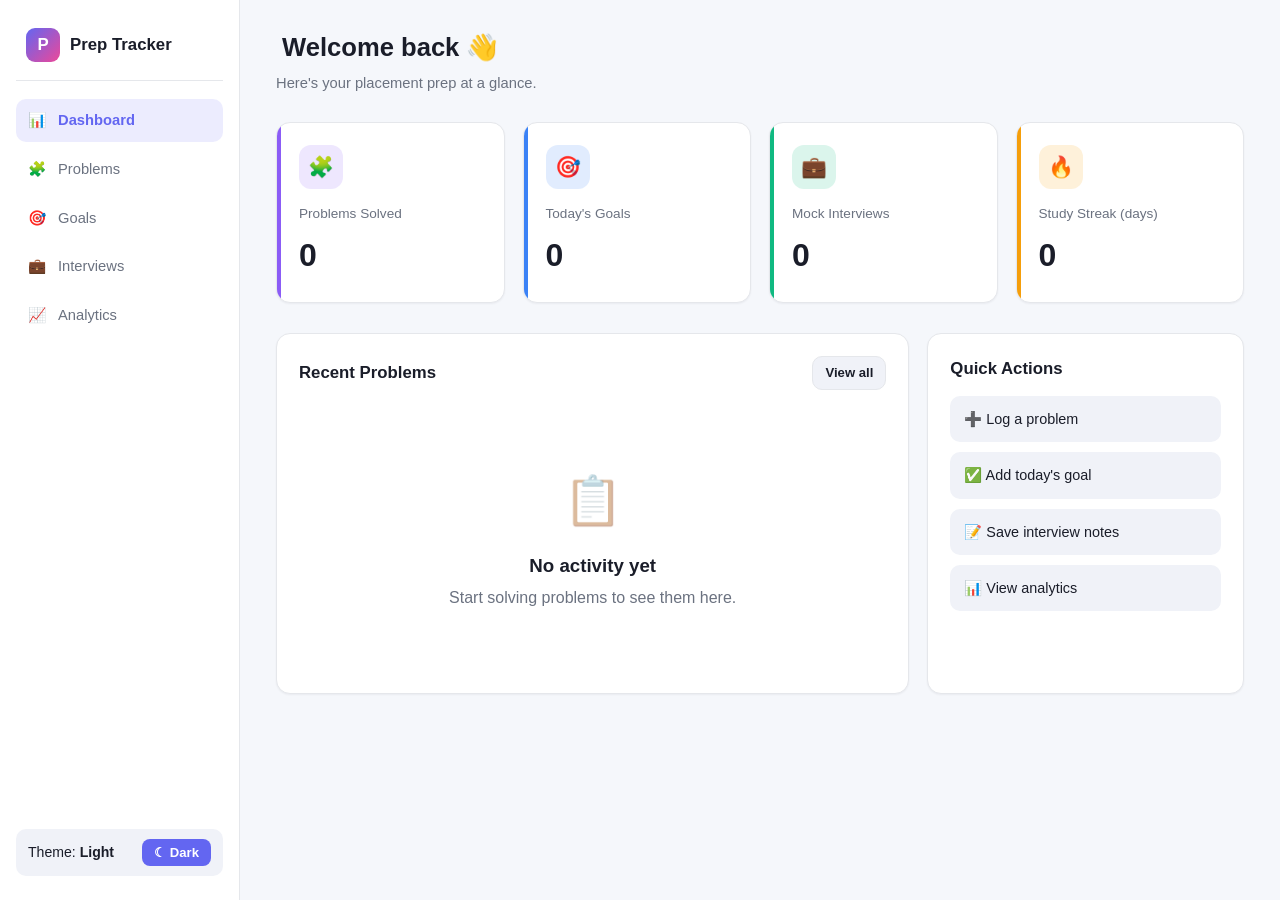
==== index.html @ b7e3c368 "Add files via upload" ====
<!DOCTYPE html>
<html lang="en">
<head>
  <meta charset="UTF-8" />
  <meta name="viewport" content="width=device-width, initial-scale=1.0" />
  <title>Dashboard | Placement Preparation Tracker</title>
  <link rel="stylesheet" href="css/style.css" />
  <link rel="stylesheet" href="css/dashboard.css" />
</head>
<body>
  <div class="app">
    <aside class="sidebar">
      <div class="brand"><div class="logo">P</div><div>Prep Tracker</div></div>
      <a class="nav-link" data-page="dashboard" href="index.html"><span class="ico">📊</span> Dashboard</a>
      <a class="nav-link" data-page="problems" href="pages/problems.html"><span class="ico">🧩</span> Problems</a>
      <a class="nav-link" data-page="goals" href="pages/goals.html"><span class="ico">🎯</span> Goals</a>
      <a class="nav-link" data-page="interviews" href="pages/interviews.html"><span class="ico">💼</span> Interviews</a>
      <a class="nav-link" data-page="analytics" href="pages/analytics.html"><span class="ico">📈</span> Analytics</a>
      <div class="theme-toggle">
        <span>Theme: <strong id="themeLabel">Light</strong></span>
        <button id="themeToggle">☾ Dark</button>
      </div>
    </aside>

    <main class="main">
      <div class="topbar">
        <div>
          <button class="menu-btn" aria-label="menu">☰</button>
          <h1 style="display:inline-block;margin-left:6px">Welcome back 👋</h1>
          <div class="subtitle">Here's your placement prep at a glance.</div>
        </div>
      </div>

      <section class="stats-grid">
        <div class="card stat-card purple">
          <div class="icon">🧩</div>
          <div class="label">Problems Solved</div>
          <div class="value" id="stat-solved">0</div>
        </div>
        <div class="card stat-card blue">
          <div class="icon">🎯</div>
          <div class="label">Today's Goals</div>
          <div class="value" id="stat-goals">0</div>
        </div>
        <div class="card stat-card green">
          <div class="icon">💼</div>
          <div class="label">Mock Interviews</div>
          <div class="value" id="stat-interviews">0</div>
        </div>
        <div class="card stat-card orange">
          <div class="icon">🔥</div>
          <div class="label">Study Streak (days)</div>
          <div class="value" id="stat-streak">0</div>
        </div>
      </section>

      <section class="dash-grid">
        <div class="card">
          <div class="section-title">Recent Problems
            <a class="btn btn-secondary btn-sm" href="pages/problems.html">View all</a>
          </div>
          <div id="recent-list" class="recent-list"></div>
        </div>
        <div class="card">
          <div class="section-title">Quick Actions</div>
          <div class="quick-actions">
            <a href="pages/problems.html">➕ Log a problem</a>
            <a href="pages/goals.html">✅ Add today's goal</a>
            <a href="pages/interviews.html">📝 Save interview notes</a>
            <a href="pages/analytics.html">📊 View analytics</a>
          </div>
        </div>
      </section>
    </main>
  </div>

  <script src="js/theme.js"></script>
  <script src="js/dashboard.js"></script>
</body>
</html>
---- css/style.css ----
/* ===== Placement Prep Tracker — Global Styles ===== */
:root {
  --bg: #f5f7fb;
  --surface: #ffffff;
  --surface-2: #f0f2f8;
  --text: #1a1d29;
  --text-muted: #6b7280;
  --border: #e5e7eb;
  --primary: #6366f1;
  --primary-hover: #4f46e5;
  --primary-soft: rgba(99, 102, 241, 0.12);
  --success: #10b981;
  --warning: #f59e0b;
  --danger: #ef4444;
  --info: #3b82f6;
  --shadow-sm: 0 1px 2px rgba(15, 23, 42, 0.05);
  --shadow: 0 4px 12px rgba(15, 23, 42, 0.08);
  --shadow-lg: 0 12px 32px rgba(15, 23, 42, 0.12);
  --radius: 14px;
  --radius-sm: 10px;
  --sidebar-w: 240px;
  --transition: 0.25s ease;
}

[data-theme="dark"] {
  --bg: #0f1115;
  --surface: #181b23;
  --surface-2: #20242e;
  --text: #e6e9f0;
  --text-muted: #9aa3b2;
  --border: #2a2f3a;
  --primary: #818cf8;
  --primary-hover: #a5b4fc;
  --primary-soft: rgba(129, 140, 248, 0.18);
  --shadow-sm: 0 1px 2px rgba(0, 0, 0, 0.3);
  --shadow: 0 4px 14px rgba(0, 0, 0, 0.4);
  --shadow-lg: 0 12px 32px rgba(0, 0, 0, 0.55);
}

* { box-sizing: border-box; margin: 0; padding: 0; }

html, body { height: 100%; }

body {
  font-family: 'Inter', -apple-system, BlinkMacSystemFont, 'Segoe UI', Roboto, sans-serif;
  background: var(--bg);
  color: var(--text);
  line-height: 1.55;
  -webkit-font-smoothing: antialiased;
  transition: background var(--transition), color var(--transition);
}

a { color: inherit; text-decoration: none; }
button { font-family: inherit; cursor: pointer; border: none; background: none; color: inherit; }
input, select, textarea {
  font-family: inherit;
  font-size: 0.95rem;
  padding: 10px 14px;
  border: 1px solid var(--border);
  background: var(--surface);
  color: var(--text);
  border-radius: var(--radius-sm);
  outline: none;
  width: 100%;
  transition: border-color var(--transition), box-shadow var(--transition);
}
input:focus, select:focus, textarea:focus {
  border-color: var(--primary);
  box-shadow: 0 0 0 3px var(--primary-soft);
}
textarea { resize: vertical; min-height: 90px; }

/* ===== Layout ===== */
.app {
  display: grid;
  grid-template-columns: var(--sidebar-w) 1fr;
  min-height: 100vh;
}

/* ===== Sidebar ===== */
.sidebar {
  background: var(--surface);
  border-right: 1px solid var(--border);
  padding: 24px 16px;
  position: sticky;
  top: 0;
  height: 100vh;
  display: flex;
  flex-direction: column;
  gap: 6px;
  transition: transform var(--transition);
}
.sidebar .brand {
  display: flex;
  align-items: center;
  gap: 10px;
  font-weight: 700;
  font-size: 1.05rem;
  padding: 4px 10px 18px;
  border-bottom: 1px solid var(--border);
  margin-bottom: 12px;
}
.sidebar .brand .logo {
  width: 34px; height: 34px;
  background: linear-gradient(135deg, var(--primary), #ec4899);
  border-radius: 9px;
  display: grid; place-items: center;
  color: white; font-weight: 800;
}
.nav-link {
  display: flex; align-items: center; gap: 12px;
  padding: 10px 12px;
  border-radius: var(--radius-sm);
  color: var(--text-muted);
  font-weight: 500;
  font-size: 0.92rem;
  transition: background var(--transition), color var(--transition);
}
.nav-link:hover { background: var(--surface-2); color: var(--text); }
.nav-link.active { background: var(--primary-soft); color: var(--primary); font-weight: 600; }
.nav-link .ico { width: 18px; text-align: center; }

.theme-toggle {
  margin-top: auto;
  padding: 10px 12px;
  border-radius: var(--radius-sm);
  background: var(--surface-2);
  display: flex; align-items: center; justify-content: space-between;
  font-size: 0.88rem;
  font-weight: 500;
}
.theme-toggle button {
  background: var(--primary);
  color: white;
  padding: 6px 12px;
  border-radius: 8px;
  font-weight: 600;
  font-size: 0.82rem;
}

/* ===== Main ===== */
.main { padding: 28px 36px 60px; min-width: 0; }
.topbar {
  display: flex; justify-content: space-between; align-items: center;
  margin-bottom: 28px; gap: 16px; flex-wrap: wrap;
}
.topbar h1 { font-size: 1.6rem; font-weight: 700; }
.topbar .subtitle { color: var(--text-muted); font-size: 0.92rem; margin-top: 4px; }
.menu-btn {
  display: none;
  width: 40px; height: 40px;
  background: var(--surface); border: 1px solid var(--border);
  border-radius: 10px;
}

/* ===== Buttons ===== */
.btn {
  display: inline-flex; align-items: center; gap: 8px;
  padding: 10px 18px;
  background: var(--primary); color: white;
  border-radius: var(--radius-sm);
  font-weight: 600; font-size: 0.9rem;
  transition: background var(--transition), transform var(--transition);
}
.btn:hover { background: var(--primary-hover); transform: translateY(-1px); }
.btn-secondary {
  background: var(--surface-2); color: var(--text);
  border: 1px solid var(--border);
}
.btn-secondary:hover { background: var(--border); }
.btn-danger { background: var(--danger); }
.btn-danger:hover { background: #dc2626; }
.btn-sm { padding: 6px 12px; font-size: 0.82rem; }

/* ===== Cards ===== */
.card {
  background: var(--surface);
  border: 1px solid var(--border);
  border-radius: var(--radius);
  padding: 22px;
  box-shadow: var(--shadow-sm);
  transition: transform var(--transition), box-shadow var(--transition);
}
.card:hover { box-shadow: var(--shadow); }

/* ===== Toolbar (filters) ===== */
.toolbar {
  display: flex; gap: 12px; flex-wrap: wrap;
  margin-bottom: 20px; align-items: center;
}
.toolbar input, .toolbar select { width: auto; min-width: 160px; }
.toolbar .grow { flex: 1; min-width: 200px; }

/* ===== Table-style list ===== */
.list { display: flex; flex-direction: column; gap: 10px; }
.row {
  background: var(--surface);
  border: 1px solid var(--border);
  border-radius: var(--radius-sm);
  padding: 14px 16px;
  display: grid;
  gap: 12px;
  align-items: center;
  transition: border-color var(--transition);
}
.row:hover { border-color: var(--primary); }
.row .actions { display: flex; gap: 6px; justify-content: flex-end; }
.tag {
  display: inline-block;
  padding: 3px 10px;
  border-radius: 999px;
  font-size: 0.75rem;
  font-weight: 600;
}
.tag-easy { background: rgba(16,185,129,0.15); color: var(--success); }
.tag-medium { background: rgba(245,158,11,0.18); color: var(--warning); }
.tag-hard { background: rgba(239,68,68,0.15); color: var(--danger); }
.tag-solved { background: rgba(16,185,129,0.15); color: var(--success); }
.tag-attempted { background: rgba(59,130,246,0.15); color: var(--info); }
.tag-pending { background: rgba(107,114,128,0.18); color: var(--text-muted); }
.tag-high { background: rgba(239,68,68,0.15); color: var(--danger); }
.tag-mid { background: rgba(245,158,11,0.18); color: var(--warning); }
.tag-low { background: rgba(59,130,246,0.15); color: var(--info); }

/* ===== Modal ===== */
.modal-backdrop {
  position: fixed; inset: 0;
  background: rgba(0,0,0,0.5);
  display: none; align-items: center; justify-content: center;
  z-index: 100;
  padding: 20px;
  animation: fadeIn 0.2s ease;
}
.modal-backdrop.show { display: flex; }
.modal {
  background: var(--surface);
  border-radius: var(--radius);
  padding: 24px;
  width: 100%; max-width: 520px;
  max-height: 90vh; overflow-y: auto;
  box-shadow: var(--shadow-lg);
  animation: slideUp 0.25s ease;
}
.modal h2 { margin-bottom: 16px; font-size: 1.2rem; }
.form-grid { display: grid; gap: 12px; }
.form-grid label { font-size: 0.82rem; font-weight: 600; color: var(--text-muted); margin-bottom: 4px; display: block; }
.form-actions { display: flex; gap: 10px; justify-content: flex-end; margin-top: 8px; }
.error { color: var(--danger); font-size: 0.82rem; min-height: 1em; }

/* ===== Empty state ===== */
.empty {
  text-align: center; padding: 60px 20px;
  color: var(--text-muted);
}
.empty .icon {
  font-size: 3rem; margin-bottom: 12px; opacity: 0.5;
}
.empty h3 { color: var(--text); margin-bottom: 6px; }

/* ===== Toast ===== */
.toast-container {
  position: fixed; bottom: 24px; right: 24px;
  display: flex; flex-direction: column; gap: 10px;
  z-index: 200;
}
.toast {
  background: var(--surface);
  border: 1px solid var(--border);
  border-left: 4px solid var(--primary);
  padding: 12px 16px;
  border-radius: var(--radius-sm);
  box-shadow: var(--shadow-lg);
  font-size: 0.9rem;
  min-width: 240px;
  animation: slideInRight 0.3s ease;
}
.toast.success { border-left-color: var(--success); }
.toast.error { border-left-color: var(--danger); }
.toast.warning { border-left-color: var(--warning); }

/* ===== Animations ===== */
@keyframes fadeIn { from { opacity: 0; } to { opacity: 1; } }
@keyframes slideUp { from { transform: translateY(20px); opacity: 0; } to { transform: translateY(0); opacity: 1; } }
@keyframes slideInRight { from { transform: translateX(100%); opacity: 0; } to { transform: translateX(0); opacity: 1; } }

/* ===== Responsive ===== */
@media (max-width: 900px) {
  .app { grid-template-columns: 1fr; }
  .sidebar {
    position: fixed; left: 0; top: 0; z-index: 50;
    width: 260px; transform: translateX(-100%);
    box-shadow: var(--shadow-lg);
  }
  .sidebar.open { transform: translateX(0); }
  .menu-btn { display: grid; place-items: center; cursor: pointer; }
  .main { padding: 20px 18px 60px; }
  .topbar h1 { font-size: 1.3rem; }
}
---- css/dashboard.css ----
/* Dashboard-specific styles */
.stats-grid {
  display: grid;
  grid-template-columns: repeat(auto-fit, minmax(220px, 1fr));
  gap: 18px;
  margin-bottom: 30px;
}
.stat-card {
  position: relative;
  overflow: hidden;
  padding: 22px;
}
.stat-card::before {
  content: ''; position: absolute; top: 0; left: 0;
  width: 4px; height: 100%; background: var(--accent, var(--primary));
}
.stat-card .icon {
  width: 44px; height: 44px;
  border-radius: 12px;
  background: var(--accent-soft, var(--primary-soft));
  color: var(--accent, var(--primary));
  display: grid; place-items: center;
  font-size: 1.3rem;
  margin-bottom: 14px;
}
.stat-card .label {
  color: var(--text-muted);
  font-size: 0.85rem;
  font-weight: 500;
  margin-bottom: 6px;
}
.stat-card .value {
  font-size: 2rem;
  font-weight: 700;
  letter-spacing: -0.02em;
}
.stat-card .trend {
  margin-top: 8px;
  font-size: 0.8rem;
  color: var(--success);
  font-weight: 500;
}
.stat-card.purple { --accent: #8b5cf6; --accent-soft: rgba(139,92,246,0.15); }
.stat-card.blue   { --accent: #3b82f6; --accent-soft: rgba(59,130,246,0.15); }
.stat-card.green  { --accent: #10b981; --accent-soft: rgba(16,185,129,0.15); }
.stat-card.orange { --accent: #f59e0b; --accent-soft: rgba(245,158,11,0.15); }

.dash-grid {
  display: grid;
  grid-template-columns: 2fr 1fr;
  gap: 18px;
}
@media (max-width: 1000px) {
  .dash-grid { grid-template-columns: 1fr; }
}
.section-title {
  font-size: 1.05rem; font-weight: 600;
  margin-bottom: 14px;
  display: flex; justify-content: space-between; align-items: center;
}
.recent-list { display: flex; flex-direction: column; gap: 10px; }
.recent-item {
  display: flex; justify-content: space-between; align-items: center;
  padding: 12px 14px;
  background: var(--surface-2);
  border-radius: var(--radius-sm);
  font-size: 0.9rem;
}
.recent-item .meta { color: var(--text-muted); font-size: 0.8rem; }

.quick-actions { display: grid; gap: 10px; }
.quick-actions a {
  padding: 12px 14px;
  background: var(--surface-2);
  border-radius: var(--radius-sm);
  font-weight: 500; font-size: 0.9rem;
  display: flex; align-items: center; gap: 10px;
  transition: background var(--transition), transform var(--transition);
}
.quick-actions a:hover { background: var(--primary-soft); color: var(--primary); transform: translateX(4px); }
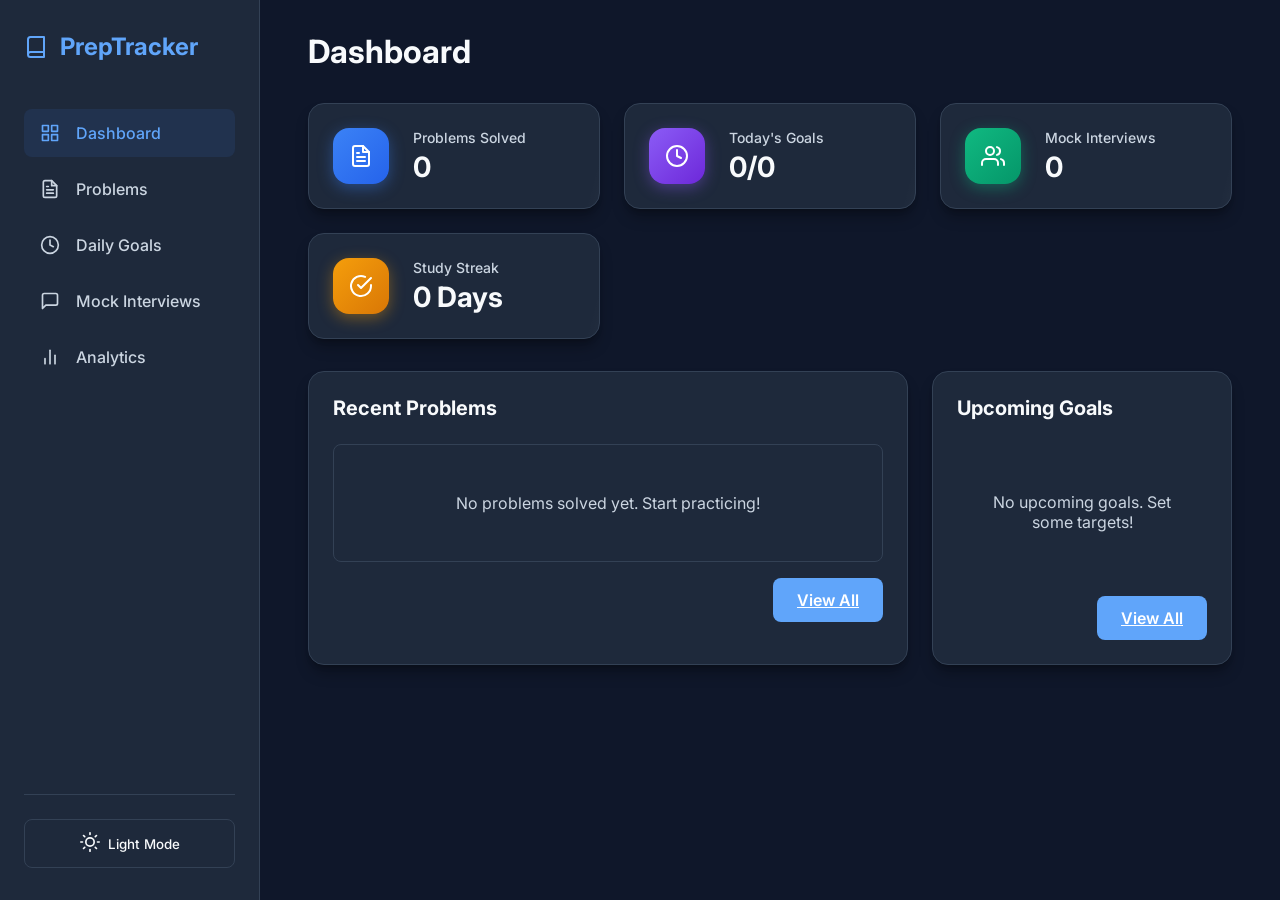
==== commit 0bf9a7d0: "Add placement preparation tracker" ====
--- a/index.html
+++ b/index.html
@@ -1,80 +1,98 @@
 <!DOCTYPE html>
-<html lang="en">
+<html lang="en" data-theme="dark">
 <head>
-  <meta charset="UTF-8" />
-  <meta name="viewport" content="width=device-width, initial-scale=1.0" />
-  <title>Dashboard | Placement Preparation Tracker</title>
-  <link rel="stylesheet" href="css/style.css" />
-  <link rel="stylesheet" href="css/dashboard.css" />
+    <meta charset="UTF-8">
+    <meta name="viewport" content="width=device-width, initial-scale=1.0">
+    <title>Dashboard | Placement Preparation Tracker</title>
+    <link rel="stylesheet" href="./css/style.css">
+    <link rel="stylesheet" href="./css/dashboard.css">
 </head>
 <body>
-  <div class="app">
-    <aside class="sidebar">
-      <div class="brand"><div class="logo">P</div><div>Prep Tracker</div></div>
-      <a class="nav-link" data-page="dashboard" href="index.html"><span class="ico">📊</span> Dashboard</a>
-      <a class="nav-link" data-page="problems" href="pages/problems.html"><span class="ico">🧩</span> Problems</a>
-      <a class="nav-link" data-page="goals" href="pages/goals.html"><span class="ico">🎯</span> Goals</a>
-      <a class="nav-link" data-page="interviews" href="pages/interviews.html"><span class="ico">💼</span> Interviews</a>
-      <a class="nav-link" data-page="analytics" href="pages/analytics.html"><span class="ico">📈</span> Analytics</a>
-      <div class="theme-toggle">
-        <span>Theme: <strong id="themeLabel">Light</strong></span>
-        <button id="themeToggle">☾ Dark</button>
-      </div>
-    </aside>
+    <div class="app-container">
+        <!-- Sidebar will be injected here -->
+        <div id="sidebar-container"></div>
+        
+        <main class="main-content">
+            <header class="page-header">
+                <div style="display: flex; align-items: center; gap: 1rem;">
+                    <button class="mobile-menu-btn" aria-label="Toggle Menu">
+                        <svg xmlns="http://www.w3.org/2000/svg" width="24" height="24" viewBox="0 0 24 24" fill="none" stroke="currentColor" stroke-width="2" stroke-linecap="round" stroke-linejoin="round"><line x1="3" y1="12" x2="21" y2="12"></line><line x1="3" y1="6" x2="21" y2="6"></line><line x1="3" y1="18" x2="21" y2="18"></line></svg>
+                    </button>
+                    <h1 class="page-title">Dashboard</h1>
+                </div>
+            </header>
+            
+            <div class="dashboard-grid animate-fade-in">
+                <!-- Summary Cards -->
+                <div class="card summary-card gradient-blue">
+                    <div class="card-icon">
+                        <svg xmlns="http://www.w3.org/2000/svg" width="24" height="24" viewBox="0 0 24 24" fill="none" stroke="currentColor" stroke-width="2" stroke-linecap="round" stroke-linejoin="round"><path d="M14 2H6a2 2 0 0 0-2 2v16a2 2 0 0 0 2 2h12a2 2 0 0 0 2-2V8z"></path><polyline points="14 2 14 8 20 8"></polyline><line x1="16" y1="13" x2="8" y2="13"></line><line x1="16" y1="17" x2="8" y2="17"></line><polyline points="10 9 9 9 8 9"></polyline></svg>
+                    </div>
+                    <div class="card-content">
+                        <h3>Problems Solved</h3>
+                        <p class="stat-value" id="stat-problems">0</p>
+                    </div>
+                </div>
+                
+                <div class="card summary-card gradient-purple">
+                    <div class="card-icon">
+                        <svg xmlns="http://www.w3.org/2000/svg" width="24" height="24" viewBox="0 0 24 24" fill="none" stroke="currentColor" stroke-width="2" stroke-linecap="round" stroke-linejoin="round"><circle cx="12" cy="12" r="10"></circle><polyline points="12 6 12 12 16 14"></polyline></svg>
+                    </div>
+                    <div class="card-content">
+                        <h3>Today's Goals</h3>
+                        <p class="stat-value" id="stat-goals">0/0</p>
+                    </div>
+                </div>
+                
+                <div class="card summary-card gradient-green">
+                    <div class="card-icon">
+                        <svg xmlns="http://www.w3.org/2000/svg" width="24" height="24" viewBox="0 0 24 24" fill="none" stroke="currentColor" stroke-width="2" stroke-linecap="round" stroke-linejoin="round"><path d="M17 21v-2a4 4 0 0 0-4-4H5a4 4 0 0 0-4 4v2"></path><circle cx="9" cy="7" r="4"></circle><path d="M23 21v-2a4 4 0 0 0-3-3.87"></path><path d="M16 3.13a4 4 0 0 1 0 7.75"></path></svg>
+                    </div>
+                    <div class="card-content">
+                        <h3>Mock Interviews</h3>
+                        <p class="stat-value" id="stat-interviews">0</p>
+                    </div>
+                </div>
+                
+                <div class="card summary-card gradient-orange">
+                    <div class="card-icon">
+                        <svg xmlns="http://www.w3.org/2000/svg" width="24" height="24" viewBox="0 0 24 24" fill="none" stroke="currentColor" stroke-width="2" stroke-linecap="round" stroke-linejoin="round"><path d="M22 11.08V12a10 10 0 1 1-5.93-9.14"></path><polyline points="22 4 12 14.01 9 11.01"></polyline></svg>
+                    </div>
+                    <div class="card-content">
+                        <h3>Study Streak</h3>
+                        <p class="stat-value" id="stat-streak">0 Days</p>
+                    </div>
+                </div>
+            </div>
+            
+            <div class="dashboard-sections animate-fade-in" style="animation-delay: 0.1s;">
+                <div class="card">
+                    <h2 style="margin-bottom: 1.5rem; font-size: 1.25rem;">Recent Problems</h2>
+                    <div id="recent-problems" class="table-container">
+                        <!-- Populated by JS -->
+                    </div>
+                    <div style="margin-top: 1rem; text-align: right;">
+                        <a href="./pages/problems.html" class="btn btn-primary">View All</a>
+                    </div>
+                </div>
+                
+                <div class="card">
+                    <h2 style="margin-bottom: 1.5rem; font-size: 1.25rem;">Upcoming Goals</h2>
+                    <div id="upcoming-goals">
+                        <!-- Populated by JS -->
+                    </div>
+                    <div style="margin-top: 1rem; text-align: right;">
+                        <a href="./pages/goals.html" class="btn btn-primary">View All</a>
+                    </div>
+                </div>
+            </div>
+        </main>
+    </div>
 
-    <main class="main">
-      <div class="topbar">
-        <div>
-          <button class="menu-btn" aria-label="menu">☰</button>
-          <h1 style="display:inline-block;margin-left:6px">Welcome back 👋</h1>
-          <div class="subtitle">Here's your placement prep at a glance.</div>
-        </div>
-      </div>
-
-      <section class="stats-grid">
-        <div class="card stat-card purple">
-          <div class="icon">🧩</div>
-          <div class="label">Problems Solved</div>
-          <div class="value" id="stat-solved">0</div>
-        </div>
-        <div class="card stat-card blue">
-          <div class="icon">🎯</div>
-          <div class="label">Today's Goals</div>
-          <div class="value" id="stat-goals">0</div>
-        </div>
-        <div class="card stat-card green">
-          <div class="icon">💼</div>
-          <div class="label">Mock Interviews</div>
-          <div class="value" id="stat-interviews">0</div>
-        </div>
-        <div class="card stat-card orange">
-          <div class="icon">🔥</div>
-          <div class="label">Study Streak (days)</div>
-          <div class="value" id="stat-streak">0</div>
-        </div>
-      </section>
-
-      <section class="dash-grid">
-        <div class="card">
-          <div class="section-title">Recent Problems
-            <a class="btn btn-secondary btn-sm" href="pages/problems.html">View all</a>
-          </div>
-          <div id="recent-list" class="recent-list"></div>
-        </div>
-        <div class="card">
-          <div class="section-title">Quick Actions</div>
-          <div class="quick-actions">
-            <a href="pages/problems.html">➕ Log a problem</a>
-            <a href="pages/goals.html">✅ Add today's goal</a>
-            <a href="pages/interviews.html">📝 Save interview notes</a>
-            <a href="pages/analytics.html">📊 View analytics</a>
-          </div>
-        </div>
-      </section>
-    </main>
-  </div>
-
-  <script src="js/theme.js"></script>
-  <script src="js/dashboard.js"></script>
+    <!-- Scripts -->
+    <script src="./js/store.js"></script>
+    <script src="./js/theme.js"></script>
+    <script src="./js/app.js"></script>
+    <script src="./js/dashboard.js"></script>
 </body>
 </html>
--- a/css/style.css
+++ b/css/style.css
@@ -1,298 +1,390 @@
-/* ===== Placement Prep Tracker — Global Styles ===== */
+@import url('https://fonts.googleapis.com/css2?family=Inter:wght@300;400;500;600;700&display=swap');
+
 :root {
-  --bg: #f5f7fb;
-  --surface: #ffffff;
-  --surface-2: #f0f2f8;
-  --text: #1a1d29;
-  --text-muted: #6b7280;
-  --border: #e5e7eb;
-  --primary: #6366f1;
-  --primary-hover: #4f46e5;
-  --primary-soft: rgba(99, 102, 241, 0.12);
+  /* Light Theme Variables */
+  --bg-primary: #f8fafc;
+  --bg-secondary: #ffffff;
+  --text-primary: #0f172a;
+  --text-secondary: #475569;
+  --accent-color: #3b82f6;
+  --accent-hover: #2563eb;
   --success: #10b981;
   --warning: #f59e0b;
   --danger: #ef4444;
-  --info: #3b82f6;
-  --shadow-sm: 0 1px 2px rgba(15, 23, 42, 0.05);
-  --shadow: 0 4px 12px rgba(15, 23, 42, 0.08);
-  --shadow-lg: 0 12px 32px rgba(15, 23, 42, 0.12);
-  --radius: 14px;
-  --radius-sm: 10px;
-  --sidebar-w: 240px;
-  --transition: 0.25s ease;
+  --border-color: #e2e8f0;
+  --card-shadow: 0 4px 6px -1px rgb(0 0 0 / 0.1), 0 2px 4px -2px rgb(0 0 0 / 0.1);
+  --glass-bg: rgba(255, 255, 255, 0.7);
+  --glass-border: rgba(255, 255, 255, 0.5);
+  
+  --sidebar-width: 260px;
+  --header-height: 70px;
 }
 
 [data-theme="dark"] {
-  --bg: #0f1115;
-  --surface: #181b23;
-  --surface-2: #20242e;
-  --text: #e6e9f0;
-  --text-muted: #9aa3b2;
-  --border: #2a2f3a;
-  --primary: #818cf8;
-  --primary-hover: #a5b4fc;
-  --primary-soft: rgba(129, 140, 248, 0.18);
-  --shadow-sm: 0 1px 2px rgba(0, 0, 0, 0.3);
-  --shadow: 0 4px 14px rgba(0, 0, 0, 0.4);
-  --shadow-lg: 0 12px 32px rgba(0, 0, 0, 0.55);
-}
-
-* { box-sizing: border-box; margin: 0; padding: 0; }
-
-html, body { height: 100%; }
+  /* Dark Theme Variables */
+  --bg-primary: #0f172a;
+  --bg-secondary: #1e293b;
+  --text-primary: #f8fafc;
+  --text-secondary: #cbd5e1;
+  --accent-color: #60a5fa;
+  --accent-hover: #3b82f6;
+  --success: #34d399;
+  --warning: #fbbf24;
+  --danger: #f87171;
+  --border-color: #334155;
+  --card-shadow: 0 10px 15px -3px rgb(0 0 0 / 0.3), 0 4px 6px -4px rgb(0 0 0 / 0.3);
+  --glass-bg: rgba(30, 41, 59, 0.7);
+  --glass-border: rgba(255, 255, 255, 0.1);
+}
+
+* {
+  margin: 0;
+  padding: 0;
+  box-sizing: border-box;
+}
 
 body {
-  font-family: 'Inter', -apple-system, BlinkMacSystemFont, 'Segoe UI', Roboto, sans-serif;
-  background: var(--bg);
-  color: var(--text);
-  line-height: 1.55;
-  -webkit-font-smoothing: antialiased;
-  transition: background var(--transition), color var(--transition);
-}
-
-a { color: inherit; text-decoration: none; }
-button { font-family: inherit; cursor: pointer; border: none; background: none; color: inherit; }
-input, select, textarea {
+  font-family: 'Inter', sans-serif;
+  background-color: var(--bg-primary);
+  color: var(--text-primary);
+  transition: background-color 0.3s ease, color 0.3s ease;
+  overflow-x: hidden;
+}
+
+/* Layout */
+.app-container {
+  display: flex;
+  min-height: 100vh;
+}
+
+/* Sidebar Styles */
+.sidebar {
+  width: var(--sidebar-width);
+  background-color: var(--bg-secondary);
+  border-right: 1px solid var(--border-color);
+  padding: 2rem 1.5rem;
+  display: flex;
+  flex-direction: column;
+  position: fixed;
+  height: 100vh;
+  transition: all 0.3s ease;
+  z-index: 100;
+}
+
+.sidebar-logo {
+  font-size: 1.5rem;
+  font-weight: 700;
+  color: var(--accent-color);
+  margin-bottom: 3rem;
+  display: flex;
+  align-items: center;
+  gap: 0.75rem;
+  text-decoration: none;
+}
+
+.sidebar-nav {
+  display: flex;
+  flex-direction: column;
+  gap: 0.5rem;
+  flex-grow: 1;
+}
+
+.nav-item {
+  padding: 0.875rem 1rem;
+  border-radius: 0.5rem;
+  color: var(--text-secondary);
+  text-decoration: none;
+  font-weight: 500;
+  display: flex;
+  align-items: center;
+  gap: 1rem;
+  transition: all 0.2s ease;
+}
+
+.nav-item:hover, .nav-item.active {
+  background-color: rgba(59, 130, 246, 0.1);
+  color: var(--accent-color);
+}
+
+.theme-toggle-container {
+  margin-top: auto;
+  padding-top: 1.5rem;
+  border-top: 1px solid var(--border-color);
+}
+
+.theme-toggle-btn {
+  background: transparent;
+  border: 1px solid var(--border-color);
+  color: var(--text-primary);
+  padding: 0.75rem 1rem;
+  border-radius: 0.5rem;
+  width: 100%;
+  cursor: pointer;
+  display: flex;
+  align-items: center;
+  justify-content: center;
+  gap: 0.5rem;
   font-family: inherit;
-  font-size: 0.95rem;
-  padding: 10px 14px;
-  border: 1px solid var(--border);
-  background: var(--surface);
-  color: var(--text);
-  border-radius: var(--radius-sm);
+  font-weight: 500;
+  transition: all 0.2s ease;
+}
+
+.theme-toggle-btn:hover {
+  background-color: var(--bg-primary);
+}
+
+/* Main Content Area */
+.main-content {
+  flex-grow: 1;
+  margin-left: var(--sidebar-width);
+  padding: 2rem 3rem;
+  max-width: 1200px;
+}
+
+.page-header {
+  margin-bottom: 2rem;
+  display: flex;
+  justify-content: space-between;
+  align-items: center;
+}
+
+.page-title {
+  font-size: 2rem;
+  font-weight: 700;
+  color: var(--text-primary);
+}
+
+/* Cards & Utilities */
+.card {
+  background-color: var(--bg-secondary);
+  border-radius: 1rem;
+  padding: 1.5rem;
+  box-shadow: var(--card-shadow);
+  border: 1px solid var(--border-color);
+  transition: transform 0.2s ease, box-shadow 0.2s ease;
+}
+
+.card:hover {
+  transform: translateY(-2px);
+  box-shadow: 0 10px 25px -5px rgb(0 0 0 / 0.1), 0 8px 10px -6px rgb(0 0 0 / 0.1);
+}
+
+/* Forms and Inputs */
+.form-group {
+  margin-bottom: 1.25rem;
+}
+
+.form-label {
+  display: block;
+  margin-bottom: 0.5rem;
+  font-weight: 500;
+  color: var(--text-secondary);
+  font-size: 0.875rem;
+}
+
+.form-control {
+  width: 100%;
+  padding: 0.75rem 1rem;
+  background-color: var(--bg-primary);
+  border: 1px solid var(--border-color);
+  border-radius: 0.5rem;
+  color: var(--text-primary);
+  font-family: inherit;
+  font-size: 1rem;
+  transition: border-color 0.2s ease, box-shadow 0.2s ease;
+}
+
+.form-control:focus {
   outline: none;
-  width: 100%;
-  transition: border-color var(--transition), box-shadow var(--transition);
-}
-input:focus, select:focus, textarea:focus {
-  border-color: var(--primary);
-  box-shadow: 0 0 0 3px var(--primary-soft);
-}
-textarea { resize: vertical; min-height: 90px; }
-
-/* ===== Layout ===== */
-.app {
-  display: grid;
-  grid-template-columns: var(--sidebar-w) 1fr;
-  min-height: 100vh;
-}
-
-/* ===== Sidebar ===== */
-.sidebar {
-  background: var(--surface);
-  border-right: 1px solid var(--border);
-  padding: 24px 16px;
-  position: sticky;
-  top: 0;
-  height: 100vh;
-  display: flex;
-  flex-direction: column;
-  gap: 6px;
-  transition: transform var(--transition);
-}
-.sidebar .brand {
-  display: flex;
-  align-items: center;
-  gap: 10px;
-  font-weight: 700;
-  font-size: 1.05rem;
-  padding: 4px 10px 18px;
-  border-bottom: 1px solid var(--border);
-  margin-bottom: 12px;
-}
-.sidebar .brand .logo {
-  width: 34px; height: 34px;
-  background: linear-gradient(135deg, var(--primary), #ec4899);
-  border-radius: 9px;
-  display: grid; place-items: center;
-  color: white; font-weight: 800;
-}
-.nav-link {
-  display: flex; align-items: center; gap: 12px;
-  padding: 10px 12px;
-  border-radius: var(--radius-sm);
-  color: var(--text-muted);
-  font-weight: 500;
-  font-size: 0.92rem;
-  transition: background var(--transition), color var(--transition);
-}
-.nav-link:hover { background: var(--surface-2); color: var(--text); }
-.nav-link.active { background: var(--primary-soft); color: var(--primary); font-weight: 600; }
-.nav-link .ico { width: 18px; text-align: center; }
-
-.theme-toggle {
-  margin-top: auto;
-  padding: 10px 12px;
-  border-radius: var(--radius-sm);
-  background: var(--surface-2);
-  display: flex; align-items: center; justify-content: space-between;
-  font-size: 0.88rem;
-  font-weight: 500;
-}
-.theme-toggle button {
-  background: var(--primary);
-  color: white;
-  padding: 6px 12px;
-  border-radius: 8px;
+  border-color: var(--accent-color);
+  box-shadow: 0 0 0 3px rgba(59, 130, 246, 0.2);
+}
+
+/* Buttons */
+.btn {
+  display: inline-flex;
+  align-items: center;
+  justify-content: center;
+  gap: 0.5rem;
+  padding: 0.75rem 1.5rem;
+  border-radius: 0.5rem;
   font-weight: 600;
-  font-size: 0.82rem;
-}
-
-/* ===== Main ===== */
-.main { padding: 28px 36px 60px; min-width: 0; }
-.topbar {
-  display: flex; justify-content: space-between; align-items: center;
-  margin-bottom: 28px; gap: 16px; flex-wrap: wrap;
-}
-.topbar h1 { font-size: 1.6rem; font-weight: 700; }
-.topbar .subtitle { color: var(--text-muted); font-size: 0.92rem; margin-top: 4px; }
-.menu-btn {
-  display: none;
-  width: 40px; height: 40px;
-  background: var(--surface); border: 1px solid var(--border);
-  border-radius: 10px;
-}
-
-/* ===== Buttons ===== */
-.btn {
-  display: inline-flex; align-items: center; gap: 8px;
-  padding: 10px 18px;
-  background: var(--primary); color: white;
-  border-radius: var(--radius-sm);
-  font-weight: 600; font-size: 0.9rem;
-  transition: background var(--transition), transform var(--transition);
-}
-.btn:hover { background: var(--primary-hover); transform: translateY(-1px); }
-.btn-secondary {
-  background: var(--surface-2); color: var(--text);
-  border: 1px solid var(--border);
-}
-.btn-secondary:hover { background: var(--border); }
-.btn-danger { background: var(--danger); }
-.btn-danger:hover { background: #dc2626; }
-.btn-sm { padding: 6px 12px; font-size: 0.82rem; }
-
-/* ===== Cards ===== */
-.card {
-  background: var(--surface);
-  border: 1px solid var(--border);
-  border-radius: var(--radius);
-  padding: 22px;
-  box-shadow: var(--shadow-sm);
-  transition: transform var(--transition), box-shadow var(--transition);
-}
-.card:hover { box-shadow: var(--shadow); }
-
-/* ===== Toolbar (filters) ===== */
-.toolbar {
-  display: flex; gap: 12px; flex-wrap: wrap;
-  margin-bottom: 20px; align-items: center;
-}
-.toolbar input, .toolbar select { width: auto; min-width: 160px; }
-.toolbar .grow { flex: 1; min-width: 200px; }
-
-/* ===== Table-style list ===== */
-.list { display: flex; flex-direction: column; gap: 10px; }
-.row {
-  background: var(--surface);
-  border: 1px solid var(--border);
-  border-radius: var(--radius-sm);
-  padding: 14px 16px;
-  display: grid;
-  gap: 12px;
-  align-items: center;
-  transition: border-color var(--transition);
-}
-.row:hover { border-color: var(--primary); }
-.row .actions { display: flex; gap: 6px; justify-content: flex-end; }
-.tag {
-  display: inline-block;
-  padding: 3px 10px;
-  border-radius: 999px;
+  cursor: pointer;
+  border: none;
+  font-family: inherit;
+  transition: all 0.2s ease;
+}
+
+.btn-primary {
+  background-color: var(--accent-color);
+  color: #ffffff;
+}
+
+.btn-primary:hover {
+  background-color: var(--accent-hover);
+}
+
+.btn-danger {
+  background-color: var(--danger);
+  color: #ffffff;
+}
+
+.btn-danger:hover {
+  filter: brightness(0.9);
+}
+
+/* Badges */
+.badge {
+  padding: 0.25rem 0.75rem;
+  border-radius: 9999px;
   font-size: 0.75rem;
   font-weight: 600;
-}
-.tag-easy { background: rgba(16,185,129,0.15); color: var(--success); }
-.tag-medium { background: rgba(245,158,11,0.18); color: var(--warning); }
-.tag-hard { background: rgba(239,68,68,0.15); color: var(--danger); }
-.tag-solved { background: rgba(16,185,129,0.15); color: var(--success); }
-.tag-attempted { background: rgba(59,130,246,0.15); color: var(--info); }
-.tag-pending { background: rgba(107,114,128,0.18); color: var(--text-muted); }
-.tag-high { background: rgba(239,68,68,0.15); color: var(--danger); }
-.tag-mid { background: rgba(245,158,11,0.18); color: var(--warning); }
-.tag-low { background: rgba(59,130,246,0.15); color: var(--info); }
-
-/* ===== Modal ===== */
-.modal-backdrop {
-  position: fixed; inset: 0;
-  background: rgba(0,0,0,0.5);
-  display: none; align-items: center; justify-content: center;
-  z-index: 100;
-  padding: 20px;
-  animation: fadeIn 0.2s ease;
-}
-.modal-backdrop.show { display: flex; }
+  display: inline-block;
+}
+
+.badge-success { background-color: rgba(16, 185, 129, 0.1); color: var(--success); }
+.badge-warning { background-color: rgba(245, 158, 11, 0.1); color: var(--warning); }
+.badge-danger { background-color: rgba(239, 68, 68, 0.1); color: var(--danger); }
+.badge-info { background-color: rgba(59, 130, 246, 0.1); color: var(--accent-color); }
+
+/* Mobile Menu Toggle */
+.mobile-menu-btn {
+  display: none;
+  background: none;
+  border: none;
+  color: var(--text-primary);
+  font-size: 1.5rem;
+  cursor: pointer;
+}
+
+/* Tables */
+.table-container {
+  overflow-x: auto;
+  border-radius: 0.5rem;
+  border: 1px solid var(--border-color);
+}
+
+table {
+  width: 100%;
+  border-collapse: collapse;
+  text-align: left;
+}
+
+th, td {
+  padding: 1rem;
+  border-bottom: 1px solid var(--border-color);
+}
+
+th {
+  background-color: var(--bg-primary);
+  font-weight: 600;
+  color: var(--text-secondary);
+  text-transform: uppercase;
+  font-size: 0.75rem;
+  letter-spacing: 0.05em;
+}
+
+tr:last-child td {
+  border-bottom: none;
+}
+
+/* Modals */
+.modal-overlay {
+  position: fixed;
+  top: 0;
+  left: 0;
+  right: 0;
+  bottom: 0;
+  background-color: rgba(0, 0, 0, 0.5);
+  backdrop-filter: blur(4px);
+  display: flex;
+  align-items: center;
+  justify-content: center;
+  z-index: 1000;
+  opacity: 0;
+  pointer-events: none;
+  transition: opacity 0.3s ease;
+}
+
+.modal-overlay.active {
+  opacity: 1;
+  pointer-events: auto;
+}
+
 .modal {
-  background: var(--surface);
-  border-radius: var(--radius);
-  padding: 24px;
-  width: 100%; max-width: 520px;
-  max-height: 90vh; overflow-y: auto;
-  box-shadow: var(--shadow-lg);
-  animation: slideUp 0.25s ease;
-}
-.modal h2 { margin-bottom: 16px; font-size: 1.2rem; }
-.form-grid { display: grid; gap: 12px; }
-.form-grid label { font-size: 0.82rem; font-weight: 600; color: var(--text-muted); margin-bottom: 4px; display: block; }
-.form-actions { display: flex; gap: 10px; justify-content: flex-end; margin-top: 8px; }
-.error { color: var(--danger); font-size: 0.82rem; min-height: 1em; }
-
-/* ===== Empty state ===== */
-.empty {
-  text-align: center; padding: 60px 20px;
-  color: var(--text-muted);
-}
-.empty .icon {
-  font-size: 3rem; margin-bottom: 12px; opacity: 0.5;
-}
-.empty h3 { color: var(--text); margin-bottom: 6px; }
-
-/* ===== Toast ===== */
-.toast-container {
-  position: fixed; bottom: 24px; right: 24px;
-  display: flex; flex-direction: column; gap: 10px;
-  z-index: 200;
-}
-.toast {
-  background: var(--surface);
-  border: 1px solid var(--border);
-  border-left: 4px solid var(--primary);
-  padding: 12px 16px;
-  border-radius: var(--radius-sm);
-  box-shadow: var(--shadow-lg);
-  font-size: 0.9rem;
-  min-width: 240px;
-  animation: slideInRight 0.3s ease;
-}
-.toast.success { border-left-color: var(--success); }
-.toast.error { border-left-color: var(--danger); }
-.toast.warning { border-left-color: var(--warning); }
-
-/* ===== Animations ===== */
-@keyframes fadeIn { from { opacity: 0; } to { opacity: 1; } }
-@keyframes slideUp { from { transform: translateY(20px); opacity: 0; } to { transform: translateY(0); opacity: 1; } }
-@keyframes slideInRight { from { transform: translateX(100%); opacity: 0; } to { transform: translateX(0); opacity: 1; } }
-
-/* ===== Responsive ===== */
-@media (max-width: 900px) {
-  .app { grid-template-columns: 1fr; }
+  background-color: var(--bg-secondary);
+  border-radius: 1rem;
+  width: 100%;
+  max-width: 500px;
+  padding: 2rem;
+  box-shadow: 0 25px 50px -12px rgba(0, 0, 0, 0.25);
+  transform: translateY(20px);
+  transition: transform 0.3s cubic-bezier(0.175, 0.885, 0.32, 1.275);
+}
+
+.modal-overlay.active .modal {
+  transform: translateY(0);
+}
+
+.modal-header {
+  display: flex;
+  justify-content: space-between;
+  align-items: center;
+  margin-bottom: 1.5rem;
+}
+
+.close-modal {
+  background: none;
+  border: none;
+  color: var(--text-secondary);
+  font-size: 1.5rem;
+  cursor: pointer;
+  transition: color 0.2s;
+}
+
+.close-modal:hover {
+  color: var(--text-primary);
+}
+
+/* Empty States */
+.empty-state {
+  text-align: center;
+  padding: 3rem 1rem;
+  color: var(--text-secondary);
+}
+
+.empty-state svg {
+  margin-bottom: 1rem;
+  opacity: 0.5;
+}
+
+/* Animations */
+@keyframes fadeIn {
+  from { opacity: 0; transform: translateY(10px); }
+  to { opacity: 1; transform: translateY(0); }
+}
+
+.animate-fade-in {
+  animation: fadeIn 0.4s ease forwards;
+}
+
+/* Responsive */
+@media (max-width: 768px) {
   .sidebar {
-    position: fixed; left: 0; top: 0; z-index: 50;
-    width: 260px; transform: translateX(-100%);
-    box-shadow: var(--shadow-lg);
+    transform: translateX(-100%);
+    box-shadow: 5px 0 15px rgba(0,0,0,0.1);
   }
-  .sidebar.open { transform: translateX(0); }
-  .menu-btn { display: grid; place-items: center; cursor: pointer; }
-  .main { padding: 20px 18px 60px; }
-  .topbar h1 { font-size: 1.3rem; }
-}
+  
+  .sidebar.active {
+    transform: translateX(0);
+  }
+  
+  .main-content {
+    margin-left: 0;
+    padding: 1.5rem;
+  }
+  
+  .mobile-menu-btn {
+    display: block;
+  }
+}
--- a/css/dashboard.css
+++ b/css/dashboard.css
@@ -1,80 +1,95 @@
-/* Dashboard-specific styles */
-.stats-grid {
-  display: grid;
-  grid-template-columns: repeat(auto-fit, minmax(220px, 1fr));
-  gap: 18px;
-  margin-bottom: 30px;
+/* Dashboard Specific Styles */
+.dashboard-grid {
+    display: grid;
+    grid-template-columns: repeat(auto-fit, minmax(240px, 1fr));
+    gap: 1.5rem;
+    margin-bottom: 2rem;
 }
-.stat-card {
-  position: relative;
-  overflow: hidden;
-  padding: 22px;
+
+.summary-card {
+    display: flex;
+    align-items: center;
+    gap: 1.5rem;
+    position: relative;
+    overflow: hidden;
 }
-.stat-card::before {
-  content: ''; position: absolute; top: 0; left: 0;
-  width: 4px; height: 100%; background: var(--accent, var(--primary));
+
+.summary-card::before {
+    content: '';
+    position: absolute;
+    top: 0;
+    right: 0;
+    bottom: 0;
+    width: 30%;
+    background: linear-gradient(90deg, transparent, rgba(255,255,255,0.1));
+    transform: skewX(-15deg) translateX(100%);
+    transition: transform 0.5s ease;
 }
-.stat-card .icon {
-  width: 44px; height: 44px;
-  border-radius: 12px;
-  background: var(--accent-soft, var(--primary-soft));
-  color: var(--accent, var(--primary));
-  display: grid; place-items: center;
-  font-size: 1.3rem;
-  margin-bottom: 14px;
+
+.summary-card:hover::before {
+    transform: skewX(-15deg) translateX(-250%);
 }
-.stat-card .label {
-  color: var(--text-muted);
-  font-size: 0.85rem;
-  font-weight: 500;
-  margin-bottom: 6px;
+
+.card-icon {
+    width: 3.5rem;
+    height: 3.5rem;
+    border-radius: 1rem;
+    display: flex;
+    align-items: center;
+    justify-content: center;
+    color: white;
 }
-.stat-card .value {
-  font-size: 2rem;
-  font-weight: 700;
-  letter-spacing: -0.02em;
+
+.gradient-blue .card-icon { background: linear-gradient(135deg, #3b82f6, #2563eb); box-shadow: 0 4px 15px rgba(59, 130, 246, 0.4); }
+.gradient-purple .card-icon { background: linear-gradient(135deg, #8b5cf6, #6d28d9); box-shadow: 0 4px 15px rgba(139, 92, 246, 0.4); }
+.gradient-green .card-icon { background: linear-gradient(135deg, #10b981, #059669); box-shadow: 0 4px 15px rgba(16, 185, 129, 0.4); }
+.gradient-orange .card-icon { background: linear-gradient(135deg, #f59e0b, #d97706); box-shadow: 0 4px 15px rgba(245, 158, 11, 0.4); }
+
+.card-content h3 {
+    font-size: 0.875rem;
+    color: var(--text-secondary);
+    font-weight: 500;
+    margin-bottom: 0.25rem;
 }
-.stat-card .trend {
-  margin-top: 8px;
-  font-size: 0.8rem;
-  color: var(--success);
-  font-weight: 500;
+
+.stat-value {
+    font-size: 1.75rem;
+    font-weight: 700;
+    color: var(--text-primary);
 }
-.stat-card.purple { --accent: #8b5cf6; --accent-soft: rgba(139,92,246,0.15); }
-.stat-card.blue   { --accent: #3b82f6; --accent-soft: rgba(59,130,246,0.15); }
-.stat-card.green  { --accent: #10b981; --accent-soft: rgba(16,185,129,0.15); }
-.stat-card.orange { --accent: #f59e0b; --accent-soft: rgba(245,158,11,0.15); }
 
-.dash-grid {
-  display: grid;
-  grid-template-columns: 2fr 1fr;
-  gap: 18px;
+.dashboard-sections {
+    display: grid;
+    grid-template-columns: 2fr 1fr;
+    gap: 1.5rem;
 }
-@media (max-width: 1000px) {
-  .dash-grid { grid-template-columns: 1fr; }
+
+@media (max-width: 1024px) {
+    .dashboard-sections {
+        grid-template-columns: 1fr;
+    }
 }
-.section-title {
-  font-size: 1.05rem; font-weight: 600;
-  margin-bottom: 14px;
-  display: flex; justify-content: space-between; align-items: center;
+
+/* Dashboard List Items */
+.goal-item {
+    padding: 1rem;
+    border-bottom: 1px solid var(--border-color);
+    display: flex;
+    justify-content: space-between;
+    align-items: center;
 }
-.recent-list { display: flex; flex-direction: column; gap: 10px; }
-.recent-item {
-  display: flex; justify-content: space-between; align-items: center;
-  padding: 12px 14px;
-  background: var(--surface-2);
-  border-radius: var(--radius-sm);
-  font-size: 0.9rem;
+
+.goal-item:last-child {
+    border-bottom: none;
 }
-.recent-item .meta { color: var(--text-muted); font-size: 0.8rem; }
 
-.quick-actions { display: grid; gap: 10px; }
-.quick-actions a {
-  padding: 12px 14px;
-  background: var(--surface-2);
-  border-radius: var(--radius-sm);
-  font-weight: 500; font-size: 0.9rem;
-  display: flex; align-items: center; gap: 10px;
-  transition: background var(--transition), transform var(--transition);
+.goal-title {
+    font-weight: 500;
+    color: var(--text-primary);
 }
-.quick-actions a:hover { background: var(--primary-soft); color: var(--primary); transform: translateX(4px); }
+
+.goal-meta {
+    font-size: 0.75rem;
+    color: var(--text-secondary);
+    margin-top: 0.25rem;
+}
